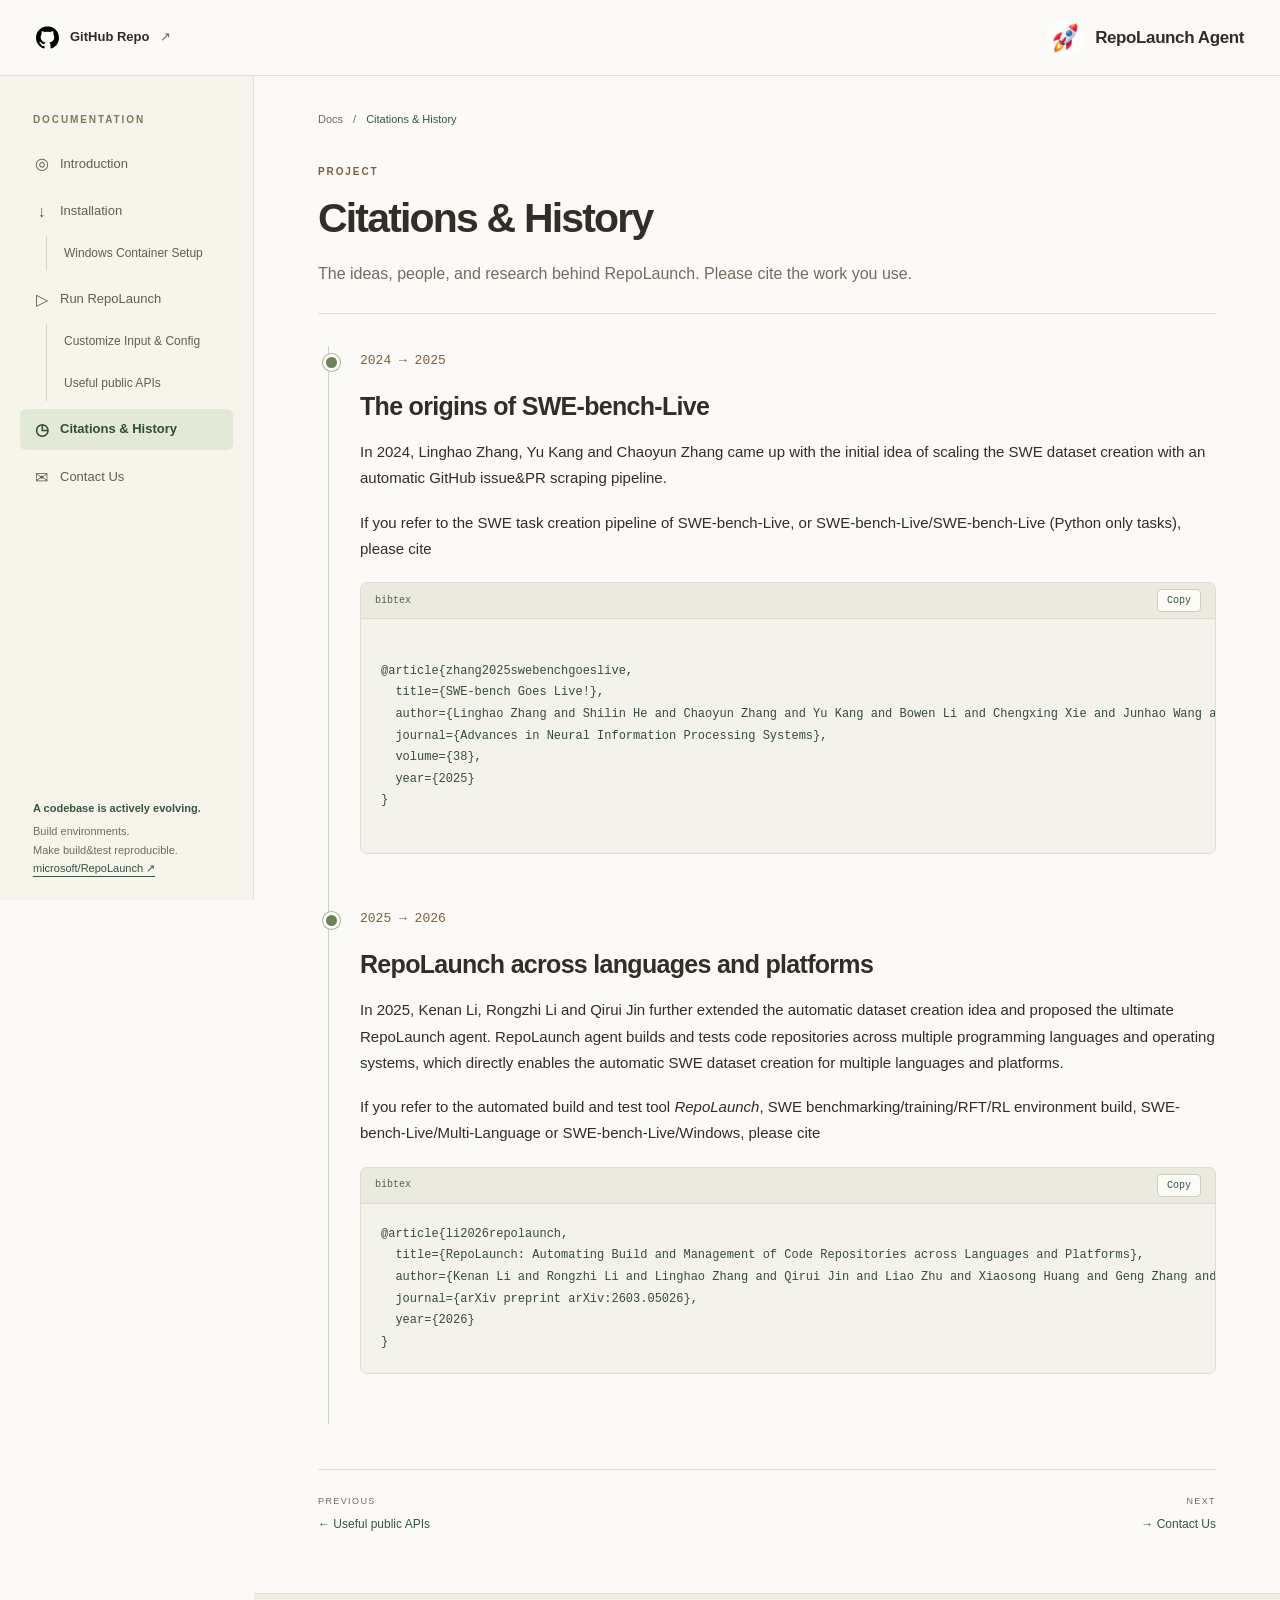
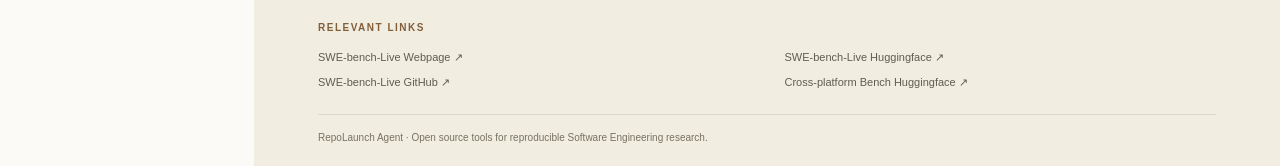
==== pages/citations.html @ 1e7ec15c "improve layout" ====
<!doctype html>
<html lang="en">
<head>
  <meta charset="utf-8">
  <meta name="viewport" content="width=device-width, initial-scale=1">
  <meta name="description" content="The ideas, people, and research behind RepoLaunch. Please cite the work you use.">
  <meta name="theme-color" content="#fbfaf6">
  <title>Citations &amp; History · RepoLaunch Agent</title>
  <link rel="icon" type="image/png" href="../assets/repolaunch_logo.png">
  <link rel="stylesheet" href="../assets/site.css?v=mobile-header-1">
  <script src="../assets/site.js?v=shared-layout-3" defer></script>
  <noscript><style>.topbar, .sidebar, .site-footer { display: none; } .site-body { margin-left: 0; padding-top: 0; }</style></noscript>
</head>
<body>
  <a class="skip-link" href="#main-content">Skip to content</a>
  <header class="topbar" data-shared="header"></header>
  <aside class="sidebar" id="site-navigation" data-shared="sidebar"></aside>
  <div class="menu-backdrop" aria-hidden="true"></div>
  <div class="site-body">
    <main class="content" id="main-content" tabindex="-1">
      <div class="breadcrumb"><a href="../index.html">Docs</a><span aria-hidden="true">/</span><span>Citations &amp; History</span></div>
      <header class="page-header"><p class="eyebrow">Project</p><h1>Citations &amp; History</h1><p class="subtitle">The ideas, people, and research behind RepoLaunch. Please cite the work you use.</p></header>

      <article class="article" aria-label="Citations &amp; History">
        <div class="timeline">
<section class="timeline-entry">
<p><span class="year">2024 → 2025</span></p>
<h2 id="the-origins-of-swe-bench-live">The origins of SWE-bench-Live</h2>
<p>In 2024, Linghao Zhang, Yu Kang and Chaoyun Zhang came up with the initial idea of scaling the SWE dataset creation with an automatic GitHub issue&amp;PR scraping pipeline. </p>
<p>If you refer to the SWE task creation pipeline of SWE-bench-Live, or SWE-bench-Live/SWE-bench-Live (Python only tasks), please cite</p>
<div class="code-block"><div class="code-toolbar"><span>bibtex</span></div><pre tabindex="0"><code class="language-bibtex">
@article{zhang2025swebenchgoeslive,
  title={SWE-bench Goes Live!},
  author={Linghao Zhang and Shilin He and Chaoyun Zhang and Yu Kang and Bowen Li and Chengxing Xie and Junhao Wang and Maoquan Wang and Yufan Huang and Shengyu Fu and Elsie Nallipogu and Qingwei Lin and Yingnong Dang and Saravan Rajmohan and Dongmei Zhang},
  journal={Advances in Neural Information Processing Systems},
  volume={38},
  year={2025}
}

</code></pre></div>
</section>
<section class="timeline-entry">
<p><span class="year">2025 → 2026</span></p>
<h2 id="repolaunch-across-languages-and-platforms">RepoLaunch across languages and platforms</h2>
<p>In 2025, Kenan Li, Rongzhi Li and Qirui Jin further extended the automatic dataset creation idea and proposed the ultimate RepoLaunch agent. RepoLaunch agent builds and tests code repositories across multiple programming languages and operating systems, which directly enables the automatic SWE dataset creation for multiple languages and platforms.</p>
<p>If you refer to the automated build and test tool <em>RepoLaunch</em>, SWE benchmarking/training/RFT/RL environment build, SWE-bench-Live/Multi-Language or SWE-bench-Live/Windows, please cite</p>
<div class="code-block"><div class="code-toolbar"><span>bibtex</span></div><pre tabindex="0"><code class="language-bibtex">@article{li2026repolaunch,
  title={RepoLaunch: Automating Build and Management of Code Repositories across Languages and Platforms},
  author={Kenan Li and Rongzhi Li and Linghao Zhang and Qirui Jin and Liao Zhu and Xiaosong Huang and Geng Zhang and Yikai Zhang and Shilin He and Chengxing Xie and Xin Zhang and Zijian Jin and Bowen Li and Chaoyun Zhang and Yu Kang and Yufan Huang and Elsie Nallipogu and Saravan Rajmohan and Qingwei Lin and Dongmei Zhang},
  journal={arXiv preprint arXiv:2603.05026},
  year={2026}
}
</code></pre></div>
</section>
</div>
      </article>
      <nav class="page-navigation" aria-label="Previous and next pages"><a href="../pages/run/api.html"><small>Previous</small>← Useful public APIs</a><a href="../pages/contact.html"><small>Next</small>→ Contact Us</a></nav>
    </main>
    <footer class="site-footer" data-shared="footer"></footer>
  </div>
  <span class="sr-only" role="status" id="copy-status" aria-live="polite"></span>
</body>
</html>
---- assets/site.css ----
:root {
  color-scheme: light;
  --paper: #fbfaf6;
  --ink: #302e27;
  --muted: #706d60;
  --line: #e4e0d3;
  --green: #355641;
  --green-light: #e8efdf;
  --yellow: #f5edc9;
  --brown: #825e3b;
  --sidebar: 254px;
  --header: 76px;
  font-family: -apple-system, BlinkMacSystemFont, 'Segoe UI', sans-serif;
  font-size: 15px;
  line-height: 1.75;
  background: var(--paper);
  color: var(--ink);
}
* { box-sizing: border-box; }
body { margin: 0; }
a { color: var(--green); text-underline-offset: 4px; }
a:hover { color: var(--brown); }
button, input { font: inherit; }
button, a { -webkit-tap-highlight-color: transparent; }
:focus-visible { outline: 3px solid #8b6b28; outline-offset: 4px; }
button { cursor: pointer; }
img { max-width: 100%; height: auto; }
.skip-link { position: fixed; top: -100px; left: 16px; z-index: 100; padding: 10px 18px; background: var(--green); color: white; }
.skip-link:focus { top: 12px; }
.topbar { position: fixed; inset: 0 0 auto; height: var(--header); padding: 0 36px; display: flex; align-items: center; justify-content: space-between; gap: 12px; background: #fbfaf6f5; border-bottom: 1px solid var(--line); z-index: 30; }
.repo-link, .brand { display: inline-flex; align-items: center; gap: 11px; text-decoration: none; color: var(--ink); font-weight: 600; }
.repo-link { font-size: 13px; }
.repo-link img { width: 23px; height: 23px; }
.external-arrow { color: var(--muted); font-weight: 400; }
.brand { font-size: 17px; letter-spacing: -.4px; }
.brand img { width: 38px; height: 38px; border-radius: 50%; }
.sidebar { position: fixed; top: var(--header); bottom: 0; left: 0; width: var(--sidebar); display: flex; flex-direction: column; padding: 35px 20px 22px; border-right: 1px solid var(--line); background: #f6f4eb; overflow-y: auto; z-index: 25; }
.nav-label, .eyebrow { font-size: 10px; font-weight: 700; text-transform: uppercase; letter-spacing: 1.9px; }
.nav-label { margin: 0 13px 15px; color: #80785e; }
.nav-list, .nav-list ul { list-style: none; padding: 0; margin: 0; }
.nav-list > li { margin-bottom: 7px; }
.nav-list a { display: flex; gap: 10px; align-items: center; text-decoration: none; color: #635e50; padding: 10px 13px; font-size: 13px; border-radius: 6px; line-height: 1.6; }
.nav-list a:hover { background: #ece9db; }
.nav-list a[aria-current='page'] { background: #e2e9d6; color: #314d36; font-weight: 650; }
.nav-list ul { margin: 4px 0 8px 26px; border-left: 1px solid #d8d4c5; }
.nav-list ul a { margin-left: 7px; padding: 8px 10px; font-size: 12px; }
.nav-icon { width: 17px; text-align: center; font-size: 16px; line-height: 1; }
.sidebar-note { margin-top: auto; padding: 40px 13px 0; font-size: 11px; line-height: 1.7; color: var(--muted); }
.sidebar-note strong { display: block; color: var(--green); font-weight: 600; margin-bottom: 4px; }
.site-body { margin-left: var(--sidebar); padding-top: var(--header); min-width: 0; }
.content { max-width: 1120px; margin: 0 auto; padding: 34px 64px 58px; min-height: calc(100vh - 300px); }
.breadcrumb { font-size: 11px; color: var(--muted); display: flex; gap: 10px; align-items: center; margin-bottom: 34px; }
.breadcrumb a { text-decoration: none; color: inherit; }
.breadcrumb span:last-child { color: var(--green); }
.page-header { margin-bottom: 32px; padding-bottom: 26px; border-bottom: 1px solid var(--line); }
.eyebrow { color: var(--brown); margin: 0 0 12px; }
h1, h2, h3 { color: var(--ink); line-height: 1.25; font-weight: 600; }
h1 { font-size: clamp(32px, 3.2vw, 46px); letter-spacing: -1.8px; margin: 0 0 16px; }
h2 { font-size: 25px; letter-spacing: -.7px; margin: 43px 0 17px; }
h3 { font-size: 18px; letter-spacing: -.3px; margin: 27px 0 13px; }
h1, h2, h3, [id] { scroll-margin-top: 100px; }
p { margin: 0 0 18px; }
li { margin-bottom: 7px; }
.subtitle { color: var(--muted); font-size: 16px; line-height: 1.7; max-width: 680px; margin: 0; }
.hero { padding: 7px 0 30px; border-bottom: 1px solid var(--line); }
.hero .eyebrow { display: inline-flex; align-items: center; gap: 7px; background: var(--green-light); color: var(--green); border: 1px solid #d8e1cb; border-radius: 20px; padding: 4px 11px; font-size: 9px; letter-spacing: 1.4px; }
.status-dot { width: 5px; height: 5px; border-radius: 50%; background: #587d43; }
.hero h1 { font-family: Georgia, 'Times New Roman', serif; font-weight: 400; font-size: clamp(40px, 4.2vw, 60px); line-height: 1.13; letter-spacing: -2.4px; margin-top: 13px; max-width: 740px; }
.hero h1 em { font-weight: 400; color: var(--green); }
.hero .subtitle { font-size: 15px; max-width: 580px; margin-top: 22px; }
.actions { display: flex; flex-wrap: wrap; gap: 10px; margin-top: 25px; }
.button { display: inline-flex; align-items: center; justify-content: center; gap: 18px; border-radius: 5px; padding: 10px 16px; color: white; background: var(--green); font-size: 12px; font-weight: 600; text-decoration: none; border: 1px solid var(--green); }
.button:hover { color: white; background: #273f2f; }
.button.secondary { color: var(--ink); border-color: #d9d3bf; background: #f9f6e9; }
.button.secondary:hover { background: var(--yellow); }
.hero-meta { display: flex; gap: 16px; margin-top: 20px; font-size: 10px; color: var(--muted); }
.hero-meta a { color: inherit; }
.section-heading { display: flex; align-items: baseline; justify-content: space-between; gap: 15px; margin-top: 32px; margin-bottom: 15px; }
.section-heading h2 { font-size: 21px; margin: 0; }
.section-heading > span, .section-heading > a { font-size: 11px; color: var(--muted); }
.feature-grid { display: grid; grid-template-columns: repeat(3, minmax(0, 1fr)); gap: 13px; }
.feature { border: 1px solid var(--line); background: #fffdf5; border-radius: 7px; padding: 19px 18px; }
.feature:nth-child(2) { background: #f1f3e9; }
.feature:nth-child(3) { background: #f5eee4; }
.feature-number { font-family: monospace; font-size: 11px; color: var(--brown); }
.feature h3 { font-size: 15px; margin: 16px 0 8px; }
.feature p { font-size: 12px; line-height: 1.7; color: var(--muted); margin: 0; }
.support { padding: 20px 0 22px; border-bottom: 1px solid var(--line); display: grid; gap: 11px; }
.support-row { display: flex; flex-wrap: wrap; gap: 7px; align-items: center; }
.support-label { width: 83px; color: var(--muted); font-size: 10px; }
.tag { font-size: 10px; line-height: 1.5; border: 1px solid var(--line); border-radius: 4px; padding: 3px 8px; background: #fffdf8; }
.tag.platform { border-color: #d8dfcb; color: var(--green); background: #edf1e4; }
.intro-copy { color: var(--muted); font-size: 13px; }
.dataset-grid { display: grid; grid-template-columns: 1fr 1fr; gap: 9px; }
.dataset { display: flex; align-items: center; justify-content: space-between; gap: 10px; padding: 13px 16px; border: 1px solid var(--line); border-radius: 5px; text-decoration: none; background: #fffdf8; }
.dataset:hover { background: var(--green-light); border-color: #bdcbb0; }
.dataset strong { display: block; font-size: 12px; font-weight: 600; }
.dataset small { display: block; color: var(--muted); font-size: 10px; }
.news-list { list-style: none; padding: 0; margin: 0; }
.news-list li { display: grid; grid-template-columns: 95px minmax(0,1fr); gap: 14px; padding: 18px 0; margin: 0; border-top: 1px solid var(--line); font-size: 12px; }
.news-list time { font-family: monospace; font-size: 10px; color: var(--brown); padding-top: 3px; }
.news-list p { margin: 5px 0 0; color: var(--muted); }
.article { overflow-wrap: anywhere; }
.article > h2:first-child { margin-top: 0; }
.article ul, .article ol { padding-left: 23px; }
.article code { font-size: .86em; background: #eeecdf; color: #624b30; border-radius: 3px; padding: 2px 5px; }
.code-block { margin: 20px 0; border: 1px solid #dedbcf; border-radius: 7px; overflow: hidden; background: #f3f2eb; }
.code-toolbar { display: flex; align-items: center; justify-content: space-between; min-height: 36px; padding: 5px 14px; background: #eaeade; border-bottom: 1px solid #dedbcf; font-family: monospace; font-size: 10px; color: #5a6050; }
.copy-button { font-size: 10px; line-height: 1.5; color: var(--green); background: #fcfbf5; border: 1px solid #cecfbd; border-radius: 4px; padding: 3px 9px; }
pre { margin: 0; padding: 20px; overflow-x: auto; font-size: 12px; line-height: 1.8; tab-size: 4; }
.article pre code { background: none; color: #384c3c; padding: 0; font-size: inherit; border-radius: 0; }
.table-scroll { overflow-x: auto; margin: 20px 0; border: 1px solid var(--line); border-radius: 6px; }
table { border-collapse: collapse; width: 100%; text-align: left; font-size: 12px; }
th { background: #e9ecdf; font-weight: 600; color: var(--green); }
th, td { padding: 12px 14px; border-bottom: 1px solid var(--line); vertical-align: top; min-width: 110px; }
tr:last-child td { border-bottom: 0; }
tbody tr:nth-child(even) { background: #f5f3ea; }
blockquote, .callout { margin: 22px 0; border-left: 3px solid #ad9660; background: #f6f0d9; padding: 17px 20px; font-size: 13px; }
blockquote p:last-child, .callout p:last-child { margin-bottom: 0; }
.article img { border: 1px solid var(--line); border-radius: 7px; background: white; padding: 12px; }
.toc { margin: 0 0 32px; padding: 17px 20px; background: #f4f2e8; border: 1px solid var(--line); border-radius: 6px; }
.toc summary { color: var(--brown); font-size: 11px; font-weight: 600; cursor: pointer; }
.toc ul { margin: 12px 0 0; padding-left: 18px; font-size: 12px; columns: 2; }
.toc li { break-inside: avoid; margin-bottom: 4px; }
.toc li ul { columns: 1; margin-top: 4px; }
.timeline { border-left: 1px solid #cdd3bd; margin: 15px 0 0 10px; padding-left: 31px; }
.timeline-entry { position: relative; padding-bottom: 30px; }
.timeline-entry::before { content: ''; position: absolute; left: -37px; top: 8px; width: 11px; height: 11px; background: #6b8359; border: 3px solid var(--paper); box-shadow: 0 0 0 1px #a8b79a; border-radius: 50%; }
.timeline-entry .year { font-family: monospace; font-size: 13px; color: var(--brown); }
.timeline-entry h2 { margin-top: 9px; }
.contact-grid { display: grid; grid-template-columns: 1fr 1fr; gap: 16px; margin: 24px 0; }
.contact-card { padding: 23px; border: 1px solid var(--line); border-radius: 7px; background: #f2f3e8; }
.contact-card h3 { margin: 0 0 8px; }
.contact-card a { font-size: 13px; }
.page-navigation { display: flex; gap: 18px; justify-content: space-between; border-top: 1px solid var(--line); margin-top: 45px; padding-top: 24px; }
.page-navigation a { max-width: 50%; text-decoration: none; font-size: 12px; }
.page-navigation a:last-child { margin-left: auto; text-align: right; }
.page-navigation small { display: block; text-transform: uppercase; font-size: 9px; letter-spacing: 1.4px; color: var(--muted); margin-bottom: 4px; }
.site-footer { border-top: 1px solid var(--line); background: #f1eee1; padding: 28px 64px 20px; }
.footer-inner { max-width: 992px; margin: 0 auto; }
.footer-heading { font-size: 10px; text-transform: uppercase; letter-spacing: 1.5px; color: var(--brown); margin: 0 0 13px; }
.footer-links { display: grid; grid-template-columns: 1fr 1fr; gap: 8px 35px; }
.footer-links div { display: flex; flex-direction: column; gap: 6px; }
.footer-links a { font-size: 11px; color: #605c4f; text-decoration: none; }
.footer-links a:hover { text-decoration: underline; }
.footer-bottom { font-size: 10px; color: #777262; border-top: 1px solid #dedaca; margin-top: 22px; padding-top: 14px; }
.menu-toggle { display: none; border: 1px solid #d6d2c2; background: #f4f0e2; border-radius: 5px; width: 36px; height: 36px; color: var(--ink); padding: 0; font-size: 20px; }
.menu-backdrop { display: none; }
.sr-only { position: absolute; width: 1px; height: 1px; padding: 0; margin: -1px; overflow: hidden; clip: rect(0,0,0,0); white-space: nowrap; border: 0; }
@media (max-width: 1150px) {
  :root { --sidebar: 222px; }
  .content { padding-left: 36px; padding-right: 36px; }
  .site-footer { padding-left: 36px; padding-right: 36px; }
}
@media (orientation: portrait), (max-width: 600px) {
  :root { --header: 64px; }
  .topbar { padding: 0 18px; }
  .repo-link { order: 2; font-size: 11px; gap: 7px; }
  .repo-link img { width: 20px; height: 20px; }
  .brand { order: 3; font-size: 13px; gap: 6px; margin-left: auto; }
  .brand img { width: 29px; height: 29px; }
  .repo-link .external-arrow { display: none; }
  .menu-toggle { order: 1; display: block; flex-shrink: 0; }
  .sidebar { transform: translateX(-100%); visibility: hidden; transition: transform .2s; width: min(290px, 85vw); }
  body.menu-open .sidebar { transform: translateX(0); visibility: visible; }
  body.menu-open { overflow: hidden; }
  body.menu-open .menu-backdrop { display: block; position: fixed; inset: var(--header) 0 0; background: #28271b66; z-index: 20; }
  .site-body { margin-left: 0; }
  .content { padding: 26px 23px 40px; }
  .breadcrumb { margin-bottom: 27px; }
  .hero h1 { font-size: clamp(39px, 7vw, 58px); }
  .hero-meta { flex-wrap: wrap; gap: 6px 14px; }
  .feature-grid { grid-template-columns: 1fr; }
  .feature { padding: 18px; }
  .feature h3 { margin-top: 8px; }
  .footer-links { grid-template-columns: 1fr; gap: 6px; }
  .site-footer { padding: 26px 23px 20px; }
  .toc ul { columns: 1; }
  .contact-grid { grid-template-columns: 1fr; }
  .timeline { padding-left: 23px; }
  .timeline-entry::before { left: -29px; }
}
@media (max-width: 420px) {
  .dataset-grid { grid-template-columns: 1fr; }
  .news-list li { grid-template-columns: 1fr; gap: 4px; }
  .topbar { padding: 0 12px; gap: 9px; }
  .repo-link { font-size: 10px; }
  .brand { font-size: 12px; }
  .brand img { width: 25px; height: 25px; }
  .section-heading > span { display: none; }
}
@media (prefers-reduced-motion: reduce) { *, *::before, *::after { scroll-behavior: auto !important; transition: none !important; } }
@media print {
  .topbar, .sidebar, .menu-toggle, .menu-backdrop, .copy-button, .page-navigation, .site-footer, .breadcrumb, .toc { display: none !important; }
  .site-body { margin: 0; padding: 0; }
  .content { max-width: none; padding: 0; }
  pre { white-space: pre-wrap; overflow-wrap: anywhere; }
  .table-scroll { overflow: visible; }
  .feature-grid { grid-template-columns: repeat(3, 1fr); }
}
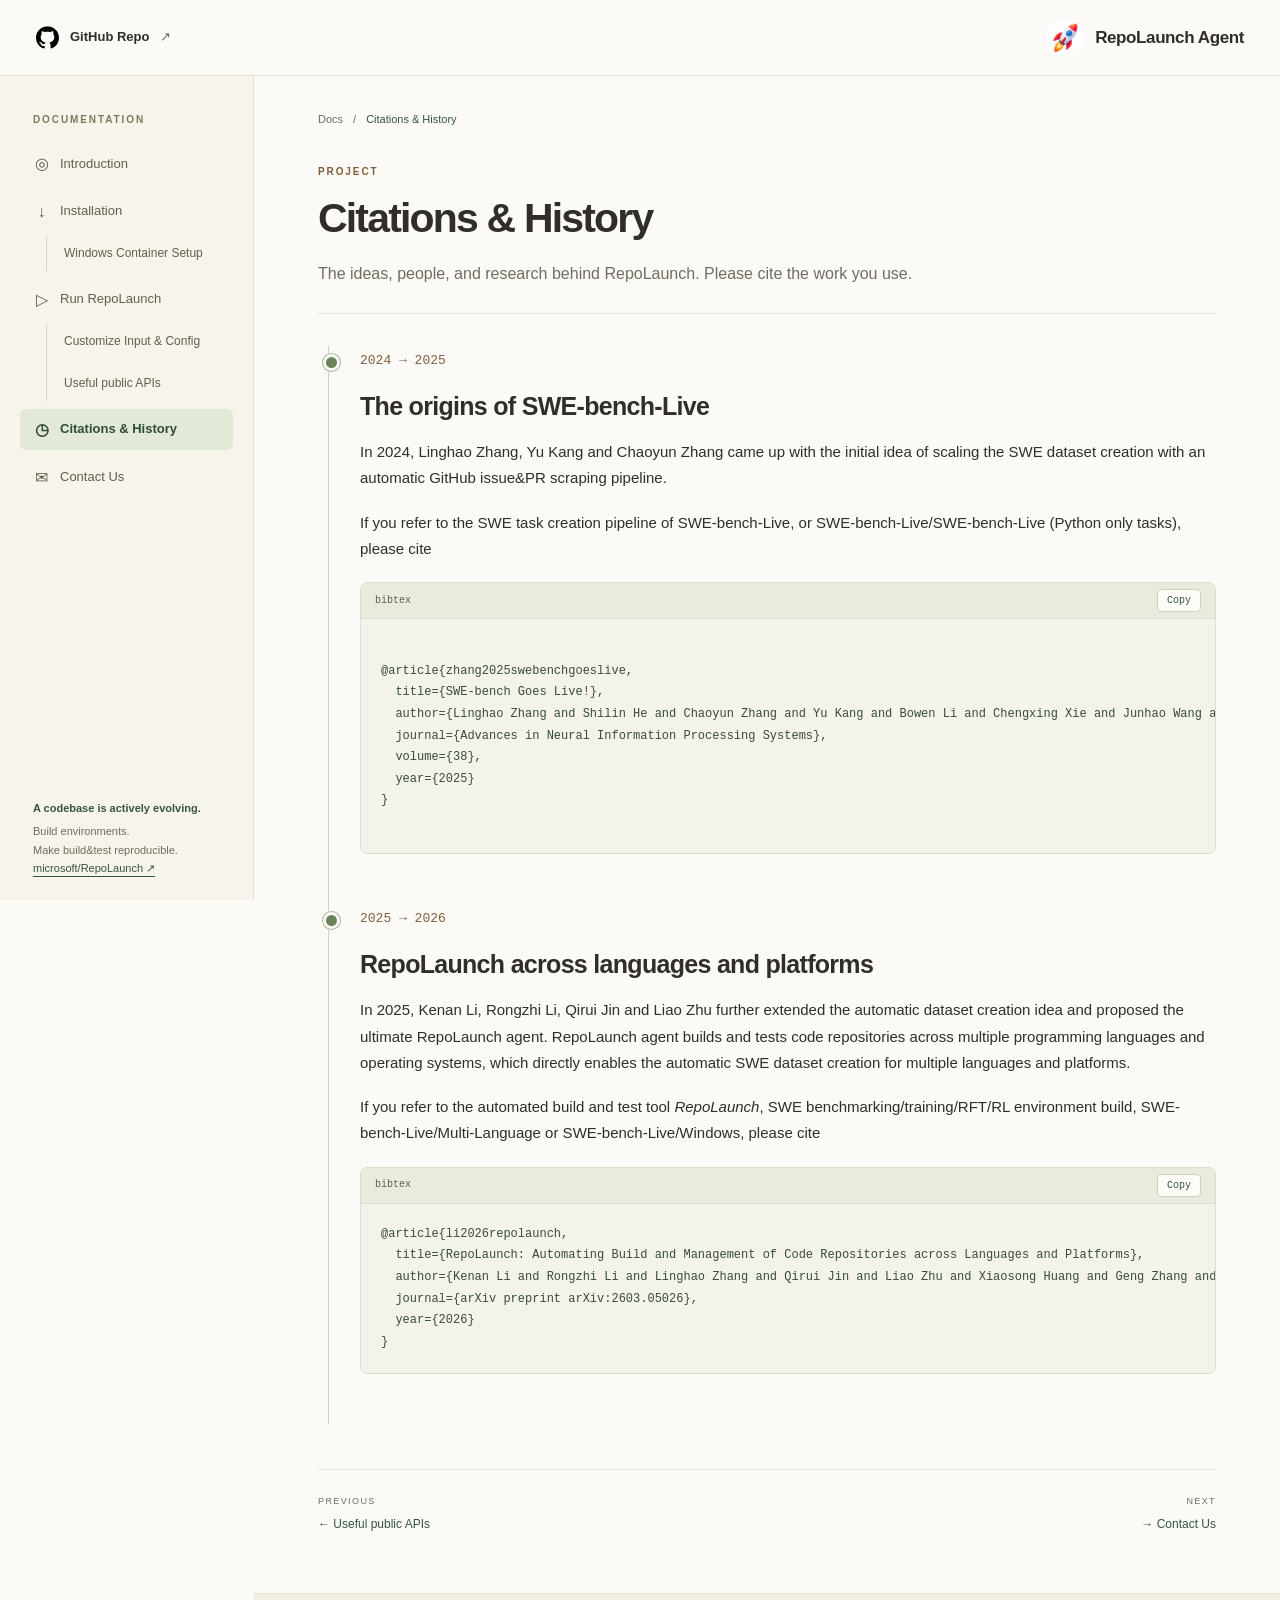
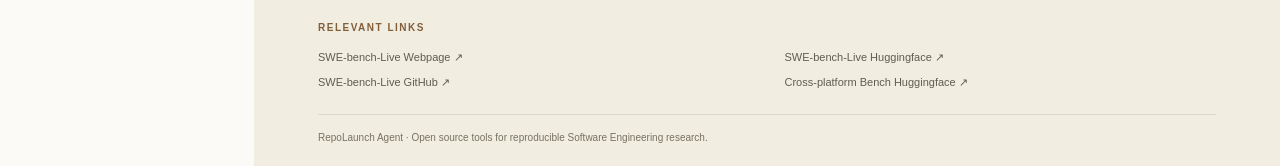
==== commit 7419596d: "improve layout" ====
--- a/pages/citations.html
+++ b/pages/citations.html
@@ -7,8 +7,8 @@
   <meta name="theme-color" content="#fbfaf6">
   <title>Citations &amp; History · RepoLaunch Agent</title>
   <link rel="icon" type="image/png" href="../assets/repolaunch_logo.png">
-  <link rel="stylesheet" href="../assets/site.css?v=mobile-header-1">
-  <script src="../assets/site.js?v=shared-layout-3" defer></script>
+  <link rel="stylesheet" href="../assets/site.css?v=mobile-actions-1">
+  <script src="../assets/site.js?v=shared-layout-5" defer></script>
   <noscript><style>.topbar, .sidebar, .site-footer { display: none; } .site-body { margin-left: 0; padding-top: 0; }</style></noscript>
 </head>
 <body>
@@ -42,7 +42,7 @@
 <section class="timeline-entry">
 <p><span class="year">2025 → 2026</span></p>
 <h2 id="repolaunch-across-languages-and-platforms">RepoLaunch across languages and platforms</h2>
-<p>In 2025, Kenan Li, Rongzhi Li and Qirui Jin further extended the automatic dataset creation idea and proposed the ultimate RepoLaunch agent. RepoLaunch agent builds and tests code repositories across multiple programming languages and operating systems, which directly enables the automatic SWE dataset creation for multiple languages and platforms.</p>
+<p>In 2025, Kenan Li, Rongzhi Li, Qirui Jin and Liao Zhu further extended the automatic dataset creation idea and proposed the ultimate RepoLaunch agent. RepoLaunch agent builds and tests code repositories across multiple programming languages and operating systems, which directly enables the automatic SWE dataset creation for multiple languages and platforms.</p>
 <p>If you refer to the automated build and test tool <em>RepoLaunch</em>, SWE benchmarking/training/RFT/RL environment build, SWE-bench-Live/Multi-Language or SWE-bench-Live/Windows, please cite</p>
 <div class="code-block"><div class="code-toolbar"><span>bibtex</span></div><pre tabindex="0"><code class="language-bibtex">@article{li2026repolaunch,
   title={RepoLaunch: Automating Build and Management of Code Repositories across Languages and Platforms},
--- a/assets/site.css
+++ b/assets/site.css
@@ -169,6 +169,7 @@
   .content { padding: 26px 23px 40px; }
   .breadcrumb { margin-bottom: 27px; }
   .hero h1 { font-size: clamp(39px, 7vw, 58px); }
+  .hero .actions { flex-direction: column; align-items: stretch; }
   .hero-meta { flex-wrap: wrap; gap: 6px 14px; }
   .feature-grid { grid-template-columns: 1fr; }
   .feature { padding: 18px; }
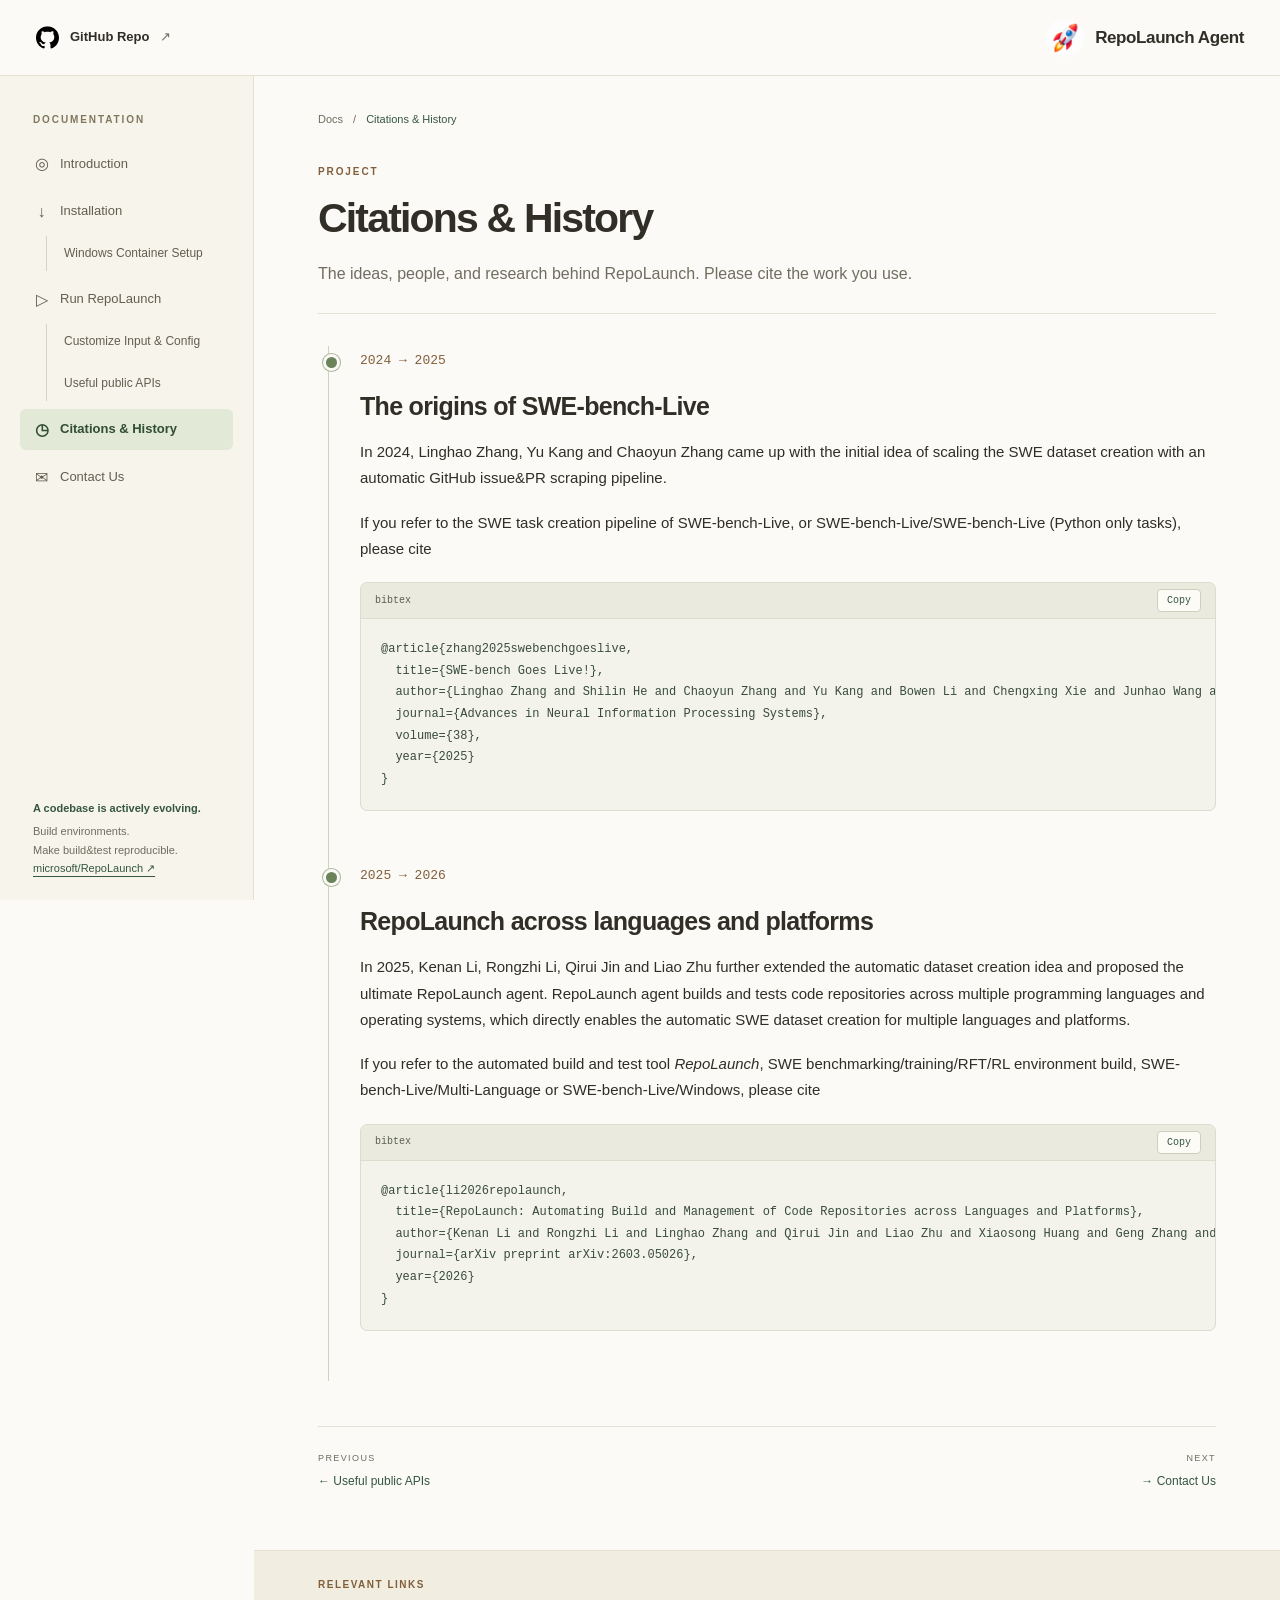
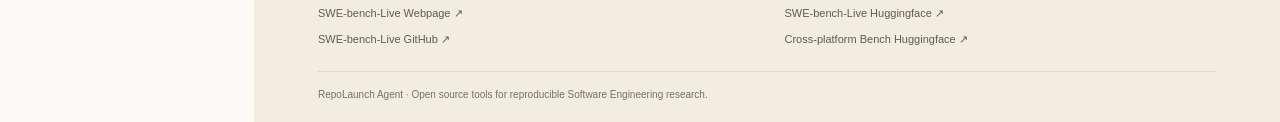
==== commit c6347bcd: "add pypi install" ====
--- a/pages/citations.html
+++ b/pages/citations.html
@@ -28,15 +28,13 @@
 <h2 id="the-origins-of-swe-bench-live">The origins of SWE-bench-Live</h2>
 <p>In 2024, Linghao Zhang, Yu Kang and Chaoyun Zhang came up with the initial idea of scaling the SWE dataset creation with an automatic GitHub issue&amp;PR scraping pipeline. </p>
 <p>If you refer to the SWE task creation pipeline of SWE-bench-Live, or SWE-bench-Live/SWE-bench-Live (Python only tasks), please cite</p>
-<div class="code-block"><div class="code-toolbar"><span>bibtex</span></div><pre tabindex="0"><code class="language-bibtex">
-@article{zhang2025swebenchgoeslive,
+<div class="code-block"><div class="code-toolbar"><span>bibtex</span></div><pre tabindex="0"><code class="language-bibtex">@article{zhang2025swebenchgoeslive,
   title={SWE-bench Goes Live!},
   author={Linghao Zhang and Shilin He and Chaoyun Zhang and Yu Kang and Bowen Li and Chengxing Xie and Junhao Wang and Maoquan Wang and Yufan Huang and Shengyu Fu and Elsie Nallipogu and Qingwei Lin and Yingnong Dang and Saravan Rajmohan and Dongmei Zhang},
   journal={Advances in Neural Information Processing Systems},
   volume={38},
   year={2025}
 }
-
 </code></pre></div>
 </section>
 <section class="timeline-entry">
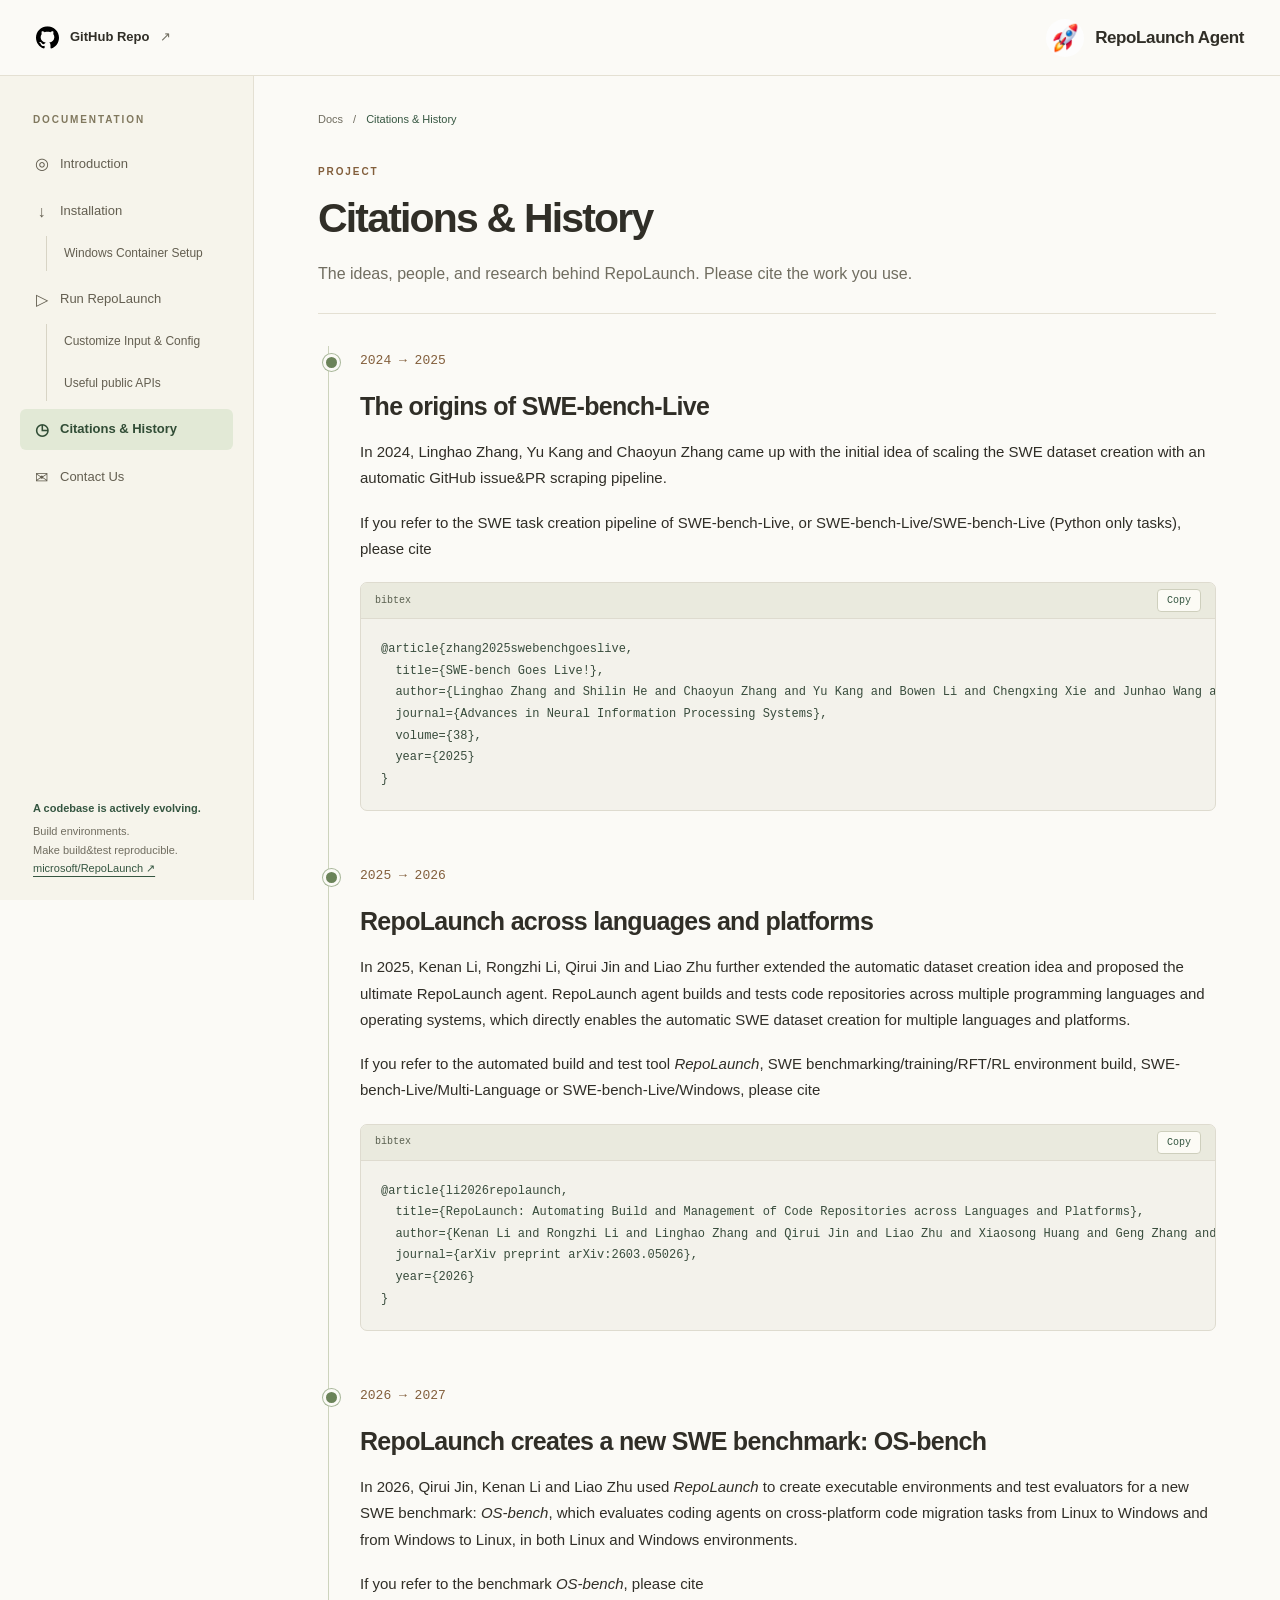
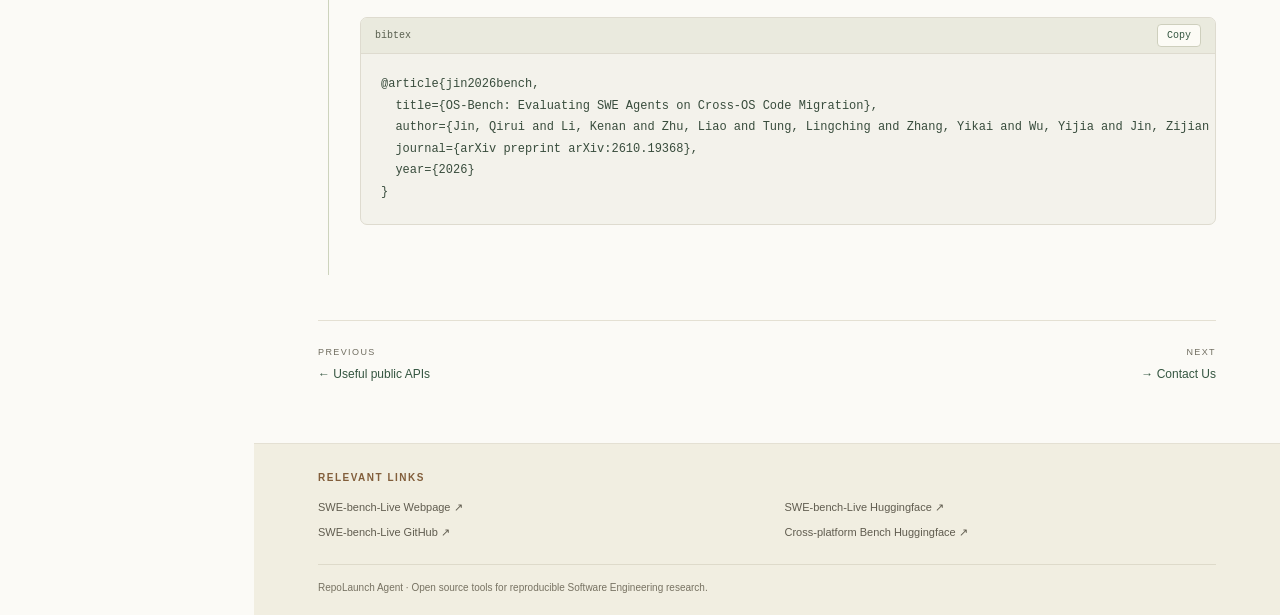
==== commit f5b0502a: "Add OS-bench benchmark section to citations.html Added a new section for the OS-bench benchmark crea" ====
--- a/pages/citations.html
+++ b/pages/citations.html
@@ -6,7 +6,8 @@
   <meta name="description" content="The ideas, people, and research behind RepoLaunch. Please cite the work you use.">
   <meta name="theme-color" content="#fbfaf6">
   <title>Citations &amp; History · RepoLaunch Agent</title>
-  <link rel="icon" type="image/png" href="../assets/repolaunch_logo.png">
+  <link rel="icon" type="image/x-icon" sizes="16x16 32x32 48x48" href="/assets/favicon.ico">
+  <link rel="icon" type="image/png" sizes="48x48" href="/assets/favicon.png">
   <link rel="stylesheet" href="../assets/site.css?v=mobile-actions-1">
   <script src="../assets/site.js?v=shared-layout-5" defer></script>
   <noscript><style>.topbar, .sidebar, .site-footer { display: none; } .site-body { margin-left: 0; padding-top: 0; }</style></noscript>
@@ -50,6 +51,19 @@
 }
 </code></pre></div>
 </section>
+<section class="timeline-entry">
+<p><span class="year">2026 → 2027</span></p>
+<h2 id="creating-os-bench-using-repolaunch">RepoLaunch creates a new SWE benchmark: OS-bench</h2>
+<p>In 2026, Qirui Jin, Kenan Li and Liao Zhu used <em>RepoLaunch</em> to create executable environments and test evaluators for a new SWE benchmark: <em>OS-bench</em>, which evaluates coding agents on cross-platform code migration tasks from Linux to Windows and from Windows to Linux, in both Linux and Windows environments.</p>
+<p>If you refer to the benchmark <em>OS-bench</em>, please cite</p>
+<div class="code-block"><div class="code-toolbar"><span>bibtex</span></div><pre tabindex="0"><code class="language-bibtex">@article{jin2026bench,
+  title={OS-Bench: Evaluating SWE Agents on Cross-OS Code Migration},
+  author={Jin, Qirui and Li, Kenan and Zhu, Liao and Tung, Lingching and Zhang, Yikai and Wu, Yijia and Jin, Zijian and Gao, Pengfei and Kang, Yu and Lin, Qingwei and Lee, Wenke},
+  journal={arXiv preprint arXiv:2610.19368},
+  year={2026}
+}
+</code></pre></div>
+</section>
 </div>
       </article>
       <nav class="page-navigation" aria-label="Previous and next pages"><a href="../pages/run/api.html"><small>Previous</small>← Useful public APIs</a><a href="../pages/contact.html"><small>Next</small>→ Contact Us</a></nav>
